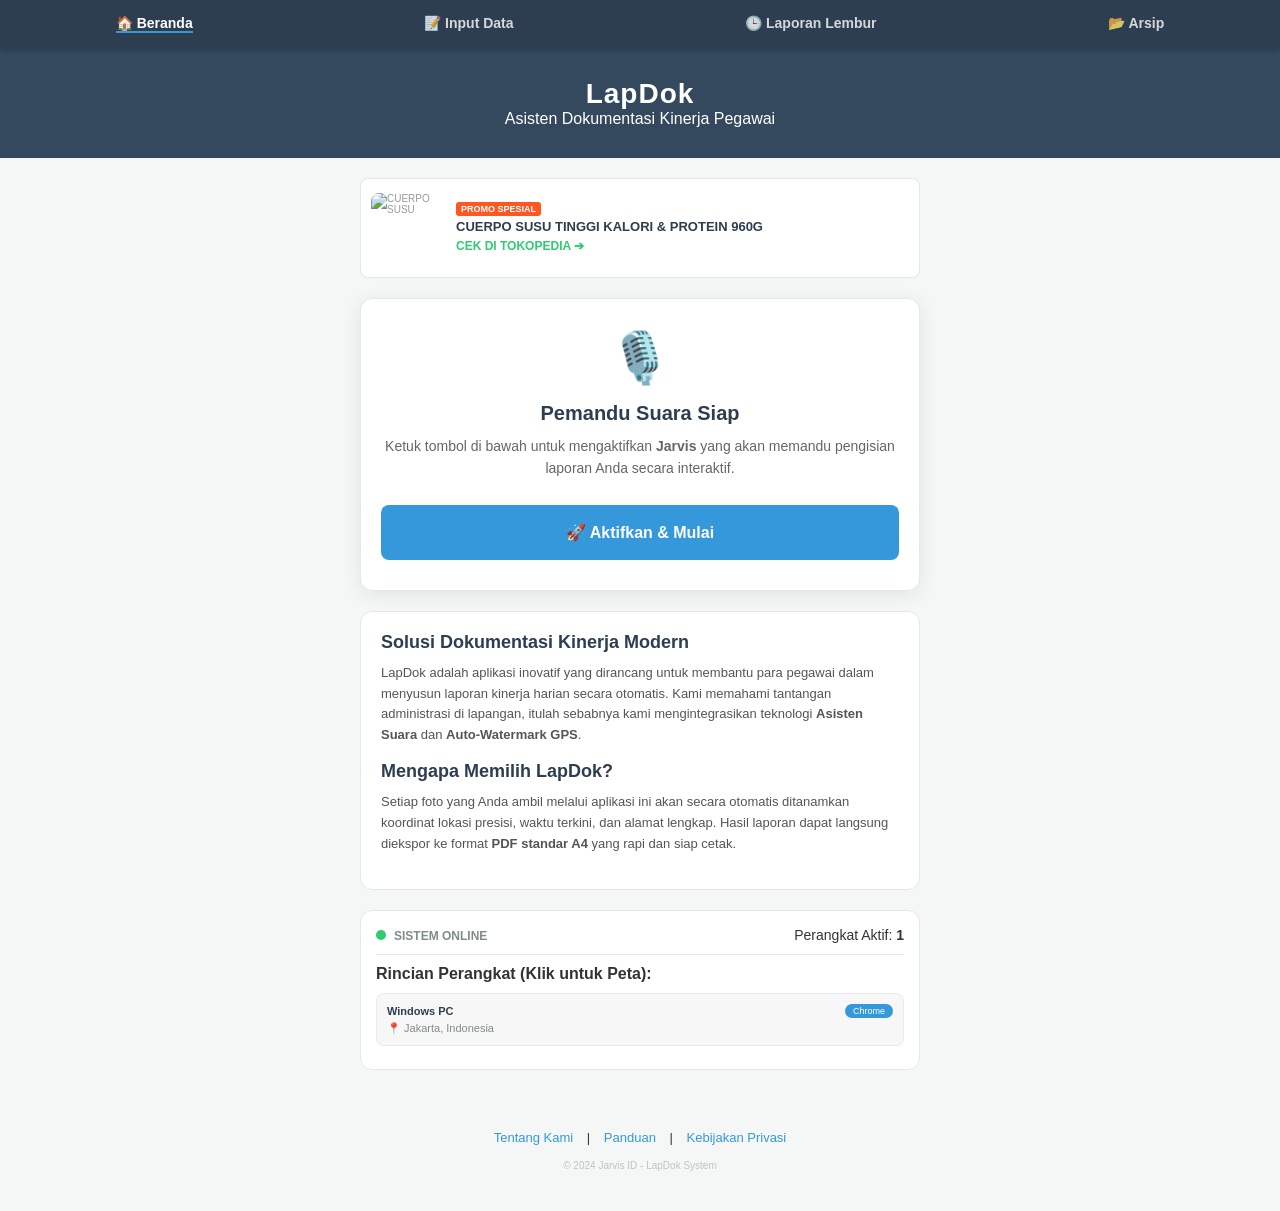
==== index.html @ f393bca4 "Fix HTML encoding issues in index.html" ====
<!DOCTYPE html>
<html lang="id">
<head>
    <meta charset="UTF-8">
    <meta name="viewport" content="width=device-width, initial-scale=1.0, maximum-scale=1.0, user-scalable=no">
    <title>LapDok - Dokumentasi Kinerja Digital</title>
    
    <!-- Google AdSense Auto Ads -->
    <script async src="https://pagead2.googlesyndication.com/pagead/js/adsbygoogle.js?client=ca-pub-2642522351768171" crossorigin="anonymous"></script>

    <!-- PWA Setup -->
    <link rel="manifest" href="assets/manifest.json">
    <link rel="icon" type="image/png" sizes="192x192" href="assets/icons/icon-192.png">
    <link rel="apple-touch-icon" href="assets/icons/icon-192.png">

    <!-- localForage (IndexedDB Wrapper) -->
    <script src="https://cdnjs.cloudflare.com/ajax/libs/localforage/1.10.0/localforage.min.js"></script>

    <!-- Script Jarvis & Counter -->
    <script src="js/jarvis.js"></script>
    <script src="js/realtime-counter.js"></script>

    <style>
        * { box-sizing: border-box; margin: 0; padding: 0; }
        body { 
            font-family: 'Segoe UI', Roboto, Helvetica, Arial, sans-serif; 
            background-color: #f4f7f6; 
            color: #333; 
            min-height: 100vh;
            display: flex;
            flex-direction: column;
        }

        .navbar { 
            display: flex; 
            justify-content: space-around; 
            background: #2c3e50; 
            padding: 15px 0; 
            position: sticky; 
            top: 0; 
            z-index: 1000; 
            box-shadow: 0 2px 5px rgba(0,0,0,0.2); 
        }
        .navbar a { color: white; text-decoration: none; font-weight: bold; font-size: 14px; opacity: 0.8; }
        .navbar a.active { opacity: 1; border-bottom: 2px solid #3498db; }

        header { padding: 30px 20px; text-align: center; background: #34495e; color: white; }
        header h1 { font-size: 28px; letter-spacing: 1px; }

        .main-content {
            flex-grow: 1;
            display: flex;
            flex-direction: column;
            align-items: center;
            padding: 20px;
            gap: 20px;
            max-width: 600px;
            margin: 0 auto;
        }

        /* Ad Slot Styling */
        .ad-placeholder { width: 100%; min-height: 100px; background: #eee; display: flex; align-items: center; justify-content: center; border-radius: 8px; font-size: 10px; color: #999; text-transform: uppercase; }

        .action-card {
            background: white;
            border-radius: 12px;
            padding: 30px 20px;
            width: 100%;
            text-align: center;
            box-shadow: 0 4px 20px rgba(0,0,0,0.08);
            border: 1px solid #e1e8ed;
        }
        
        .jarvis-icon { font-size: 50px; margin-bottom: 15px; }
        .action-card h2 { font-size: 20px; margin-bottom: 10px; color: #2c3e50; }
        .action-card p { font-size: 14px; color: #666; margin-bottom: 25px; line-height: 1.6; }

        .btn-start {
            background: #3498db;
            color: white;
            border: none;
            padding: 18px;
            font-size: 16px;
            font-weight: bold;
            border-radius: 8px;
            cursor: pointer;
            width: 100%;
            transition: 0.3s;
        }

        /* SEO CONTENT SECTION */
        .seo-section {
            background: white;
            padding: 20px;
            border-radius: 12px;
            border: 1px solid #e1e8ed;
            text-align: left;
        }
        .seo-section h3 { font-size: 18px; color: #2c3e50; margin-bottom: 10px; }
        .seo-section p { font-size: 13px; color: #555; line-height: 1.6; margin-bottom: 15px; }

        .footer-nav { margin-top: 20px; padding: 20px; text-align: center; font-size: 13px; }
        .footer-nav a { color: #3498db; text-decoration: none; margin: 0 10px; }

        .live-card {
            background: #fff;
            border: 1px solid #e1e8ed;
            border-radius: 12px;
            padding: 15px;
            width: 100%;
            display: flex;
            align-items: center;
            justify-content: space-between;
        }
        .pulse { width: 10px; height: 10px; background: #2ecc71; border-radius: 50%; display: inline-block; margin-right: 8px; animation: blink 2s infinite; }
        @keyframes blink { 0% { opacity: 1; } 50% { opacity: 0.3; } 100% { opacity: 1; } }
    </style>
</head>
<body>

    <nav class="navbar">
        <a href="index.html" class="active">🏠 Beranda</a>
        <a href="pages/form.html">📝 Input Data</a>
        <a href="pages/form-lembur.html">🕒 Laporan Lembur</a>
        <a href="pages/tampildata.html">📂 Arsip</a>
    </nav>

    <header>
        <h1>LapDok</h1>
        <p>Asisten Dokumentasi Kinerja Pegawai</p>
    </header>

    <div class="main-content">
        
        <!-- Iklan Atas -->
        <div class="ad-placeholder">
<!-- Iklan Produk Cuerpo (Menggantikan Google Ads) -->
<div class="ad-placeholder" style="background: white; border: 1px solid #e1e8ed; height: auto; padding: 10px;">
    <a href="https://vt.tokopedia.com/t/ZS9FQg9H3vCf6-x3Ysv/" target="_blank" style="text-decoration: none; color: inherit; display: flex; align-items: center; width: 100%;">
        <!-- Gambar Produk -->
        <img src="https://images.tokopedia.net/img/cache/700/Vqb7p4/2023/2/10/686a60e0-3e2f-410e-94e8-89f53e6f9872.jpg" 
             alt="Cuerpo Susu" 
             style="width: 70px; height: 70px; border-radius: 8px; object-fit: cover; margin-right: 15px;">
        
        <div style="text-align: left;">
            <span style="background: #ff5722; color: white; font-size: 9px; padding: 2px 5px; border-radius: 3px; font-weight: bold; text-transform: uppercase;">Promo Spesial</span>
            <h4 style="font-size: 13px; margin: 5px 0; color: #2c3e50;">Cuerpo Susu Tinggi Kalori & Protein 960g</h4>
            <div style="color: #2ecc71; font-weight: bold; font-size: 12px;">Cek di Tokopedia ➔</div>
        </div>
    </a>
</div>
        </div>

        <div class="action-card">
            <div class="jarvis-icon">🎙️</div>
            <h2 id="home-status">Pemandu Suara Siap</h2>
            <p id="home-desc">Ketuk tombol di bawah untuk mengaktifkan <b>Jarvis</b> yang akan memandu pengisian laporan Anda secara interaktif.</p>
            <button class="btn-start" id="btn-main-action" onclick="initializeHome()">🚀 Aktifkan & Mulai</button>
        </div>

        <!-- SEO SECTION: Memberi makan robot Google AdSense -->
        <div class="seo-section">
            <h3>Solusi Dokumentasi Kinerja Modern</h3>
            <p>LapDok adalah aplikasi inovatif yang dirancang untuk membantu para pegawai dalam menyusun laporan kinerja harian secara otomatis. Kami memahami tantangan administrasi di lapangan, itulah sebabnya kami mengintegrasikan teknologi <b>Asisten Suara</b> dan <b>Auto-Watermark GPS</b>.</p>
            
            <h3>Mengapa Memilih LapDok?</h3>
            <p>Setiap foto yang Anda ambil melalui aplikasi ini akan secara otomatis ditanamkan koordinat lokasi presisi, waktu terkini, dan alamat lengkap. Hasil laporan dapat langsung diekspor ke format <b>PDF standar A4</b> yang rapi dan siap cetak.</p>
        </div>

        <div class="live-card">
            <div><span class="pulse"></span><span style="font-size: 12px; font-weight: bold; color: #7f8c8d;">SISTEM ONLINE</span></div>
            <div style="font-size: 14px;">Perangkat Aktif: <b id="active-devices">1</b></div>
        </div>

        <!-- Footer Links untuk AdSense -->
        <div class="footer-nav">
            <a href="pages/about.html">Tentang Kami</a> | 
            <a href="pages/guide.html">Panduan</a> | 
            <a href="pages/privacy.html">Kebijakan Privasi</a>
            <p style="margin-top: 15px; font-size: 10px; color: #bdc3c7;">© 2024 Jarvis ID - LapDok System</p>
        </div>
    </div>

    <script>
        let isActivated = false;
        function initializeHome() {
            if (!isActivated) {
                if(typeof Jarvis !== 'undefined') {
                    Jarvis.activate();
                    Jarvis.say("Halo! Selamat datang di aplikasi Lap Dok. Saya Jarvis, siap memandu laporan Anda.");
                }
                document.getElementById('home-status').innerText = "Sistem Aktif";
                document.getElementById('home-desc').innerText = "Jarvis siap memandu. Silakan lanjut ke pengisian form.";
                document.getElementById('btn-main-action').innerText = "📝 Mulai Isi Laporan";
                document.getElementById('btn-main-action').style.background = "#2ecc71";
                isActivated = true;
            } else {
                window.location.href = "pages/form.html";
            }
        }

        // Data Rescue (Migration Script)
        document.addEventListener('DOMContentLoaded', async () => {
            const oldHistory = localStorage.getItem('lapdok_history');
            if (oldHistory) {
                try {
                    const parsedOld = JSON.parse(oldHistory);
                    if (parsedOld && parsedOld.length > 0) {
                        const currentHistory = await localforage.getItem('lapdok_history') || [];
                        // Merge without duplicate IDs
                        const currentIds = currentHistory.map(h => h.id);
                        const dataToMigrate = parsedOld.filter(h => !currentIds.includes(h.id));
                        
                        if (dataToMigrate.length > 0) {
                            const newHistory = [...currentHistory, ...dataToMigrate];
                            await localforage.setItem('lapdok_history', newHistory);
                            console.log(`Berhasil menyelamatkan ${dataToMigrate.length} laporan lama ke IndexedDB.`);
                        }
                    }
                    // We can optionally clear localStorage but safer to keep it as backup for now or clear it to save space
                    // localStorage.removeItem('lapdok_history');
                } catch (e) {
                    console.error("Gagal migrasi rekam jejak lama:", e);
                }
            }
        });
    </script>
</body>
</html>
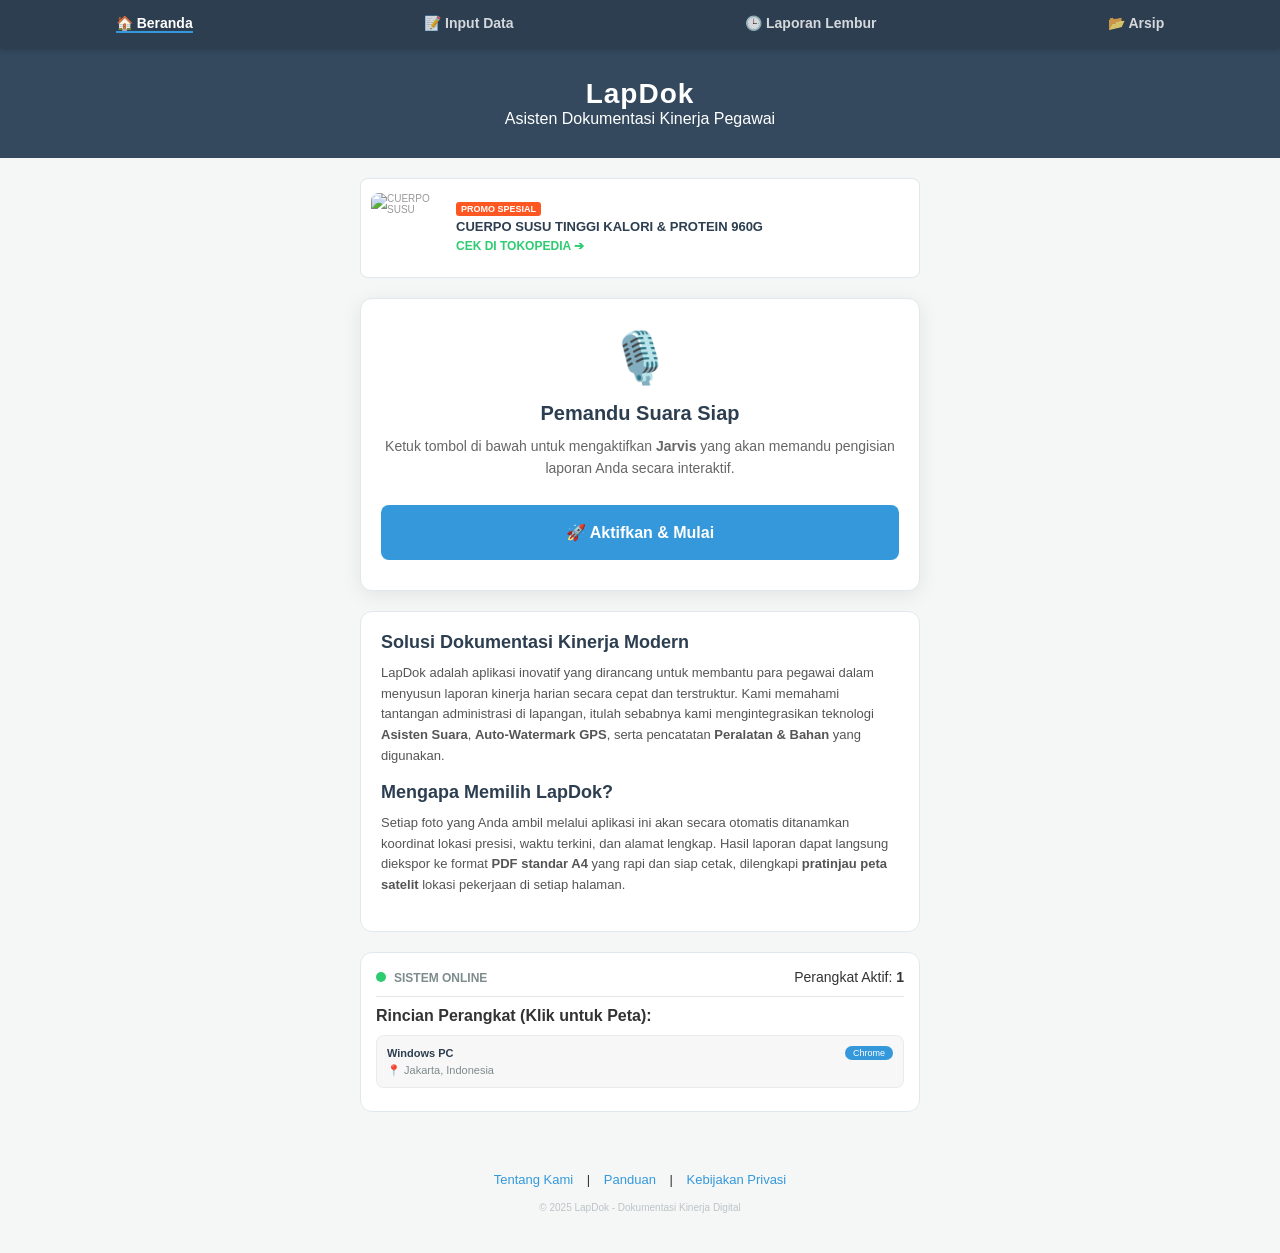
==== commit 9023c0a6: "Add files via upload" ====
--- a/index.html
+++ b/index.html
@@ -138,7 +138,7 @@
 <div class="ad-placeholder" style="background: white; border: 1px solid #e1e8ed; height: auto; padding: 10px;">
     <a href="https://vt.tokopedia.com/t/ZS9FQg9H3vCf6-x3Ysv/" target="_blank" style="text-decoration: none; color: inherit; display: flex; align-items: center; width: 100%;">
         <!-- Gambar Produk -->
-        <img src="https://images.tokopedia.net/img/cache/700/Vqb7p4/2023/2/10/686a60e0-3e2f-410e-94e8-89f53e6f9872.jpg" 
+        <img src="https://p16-oec-sg.ibyteimg.com/tos-alisg-i-aphluv4xwc-sg/09198968503b4ca78ec730a350ac4583~tplv-aphluv4xwc-crop-webp:1250:1250.webp" 
              alt="Cuerpo Susu" 
              style="width: 70px; height: 70px; border-radius: 8px; object-fit: cover; margin-right: 15px;">
         
@@ -161,10 +161,10 @@
         <!-- SEO SECTION: Memberi makan robot Google AdSense -->
         <div class="seo-section">
             <h3>Solusi Dokumentasi Kinerja Modern</h3>
-            <p>LapDok adalah aplikasi inovatif yang dirancang untuk membantu para pegawai dalam menyusun laporan kinerja harian secara otomatis. Kami memahami tantangan administrasi di lapangan, itulah sebabnya kami mengintegrasikan teknologi <b>Asisten Suara</b> dan <b>Auto-Watermark GPS</b>.</p>
+            <p>LapDok adalah aplikasi inovatif yang dirancang untuk membantu para pegawai dalam menyusun laporan kinerja harian secara cepat dan terstruktur. Kami memahami tantangan administrasi di lapangan, itulah sebabnya kami mengintegrasikan teknologi <b>Asisten Suara</b>, <b>Auto-Watermark GPS</b>, serta pencatatan <b>Peralatan &amp; Bahan</b> yang digunakan.</p>
             
             <h3>Mengapa Memilih LapDok?</h3>
-            <p>Setiap foto yang Anda ambil melalui aplikasi ini akan secara otomatis ditanamkan koordinat lokasi presisi, waktu terkini, dan alamat lengkap. Hasil laporan dapat langsung diekspor ke format <b>PDF standar A4</b> yang rapi dan siap cetak.</p>
+            <p>Setiap foto yang Anda ambil melalui aplikasi ini akan secara otomatis ditanamkan koordinat lokasi presisi, waktu terkini, dan alamat lengkap. Hasil laporan dapat langsung diekspor ke format <b>PDF standar A4</b> yang rapi dan siap cetak, dilengkapi <b>pratinjau peta satelit</b> lokasi pekerjaan di setiap halaman.</p>
         </div>
 
         <div class="live-card">
@@ -177,7 +177,7 @@
             <a href="pages/about.html">Tentang Kami</a> | 
             <a href="pages/guide.html">Panduan</a> | 
             <a href="pages/privacy.html">Kebijakan Privasi</a>
-            <p style="margin-top: 15px; font-size: 10px; color: #bdc3c7;">© 2024 Jarvis ID - LapDok System</p>
+            <p style="margin-top: 15px; font-size: 10px; color: #bdc3c7;">© 2025 LapDok - Dokumentasi Kinerja Digital</p>
         </div>
     </div>
 
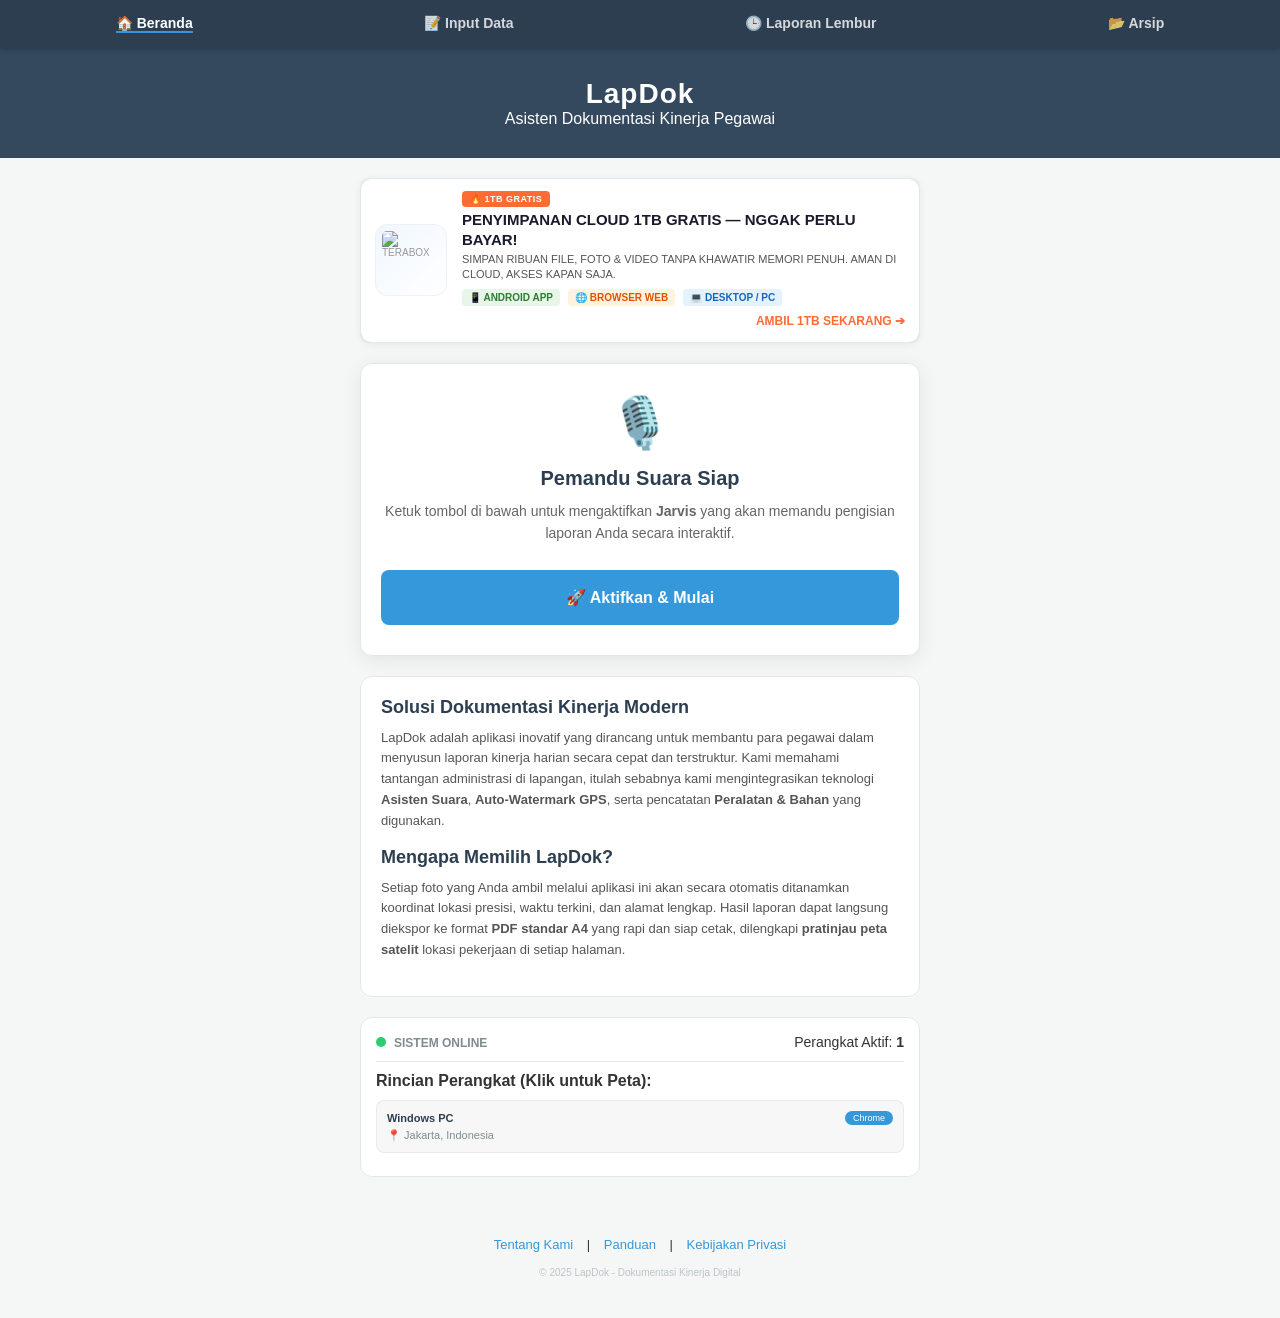
==== commit 3271c8f8: "Fix HTML encoding issues in index.html" ====
--- a/index.html
+++ b/index.html
@@ -135,17 +135,34 @@
         <!-- Iklan Atas -->
         <div class="ad-placeholder">
 <!-- Iklan Produk Cuerpo (Menggantikan Google Ads) -->
-<div class="ad-placeholder" style="background: white; border: 1px solid #e1e8ed; height: auto; padding: 10px;">
-    <a href="https://vt.tokopedia.com/t/ZS9FQg9H3vCf6-x3Ysv/" target="_blank" style="text-decoration: none; color: inherit; display: flex; align-items: center; width: 100%;">
-        <!-- Gambar Produk -->
-        <img src="https://p16-oec-sg.ibyteimg.com/tos-alisg-i-aphluv4xwc-sg/09198968503b4ca78ec730a350ac4583~tplv-aphluv4xwc-crop-webp:1250:1250.webp" 
-             alt="Cuerpo Susu" 
-             style="width: 70px; height: 70px; border-radius: 8px; object-fit: cover; margin-right: 15px;">
-        
-        <div style="text-align: left;">
-            <span style="background: #ff5722; color: white; font-size: 9px; padding: 2px 5px; border-radius: 3px; font-weight: bold; text-transform: uppercase;">Promo Spesial</span>
-            <h4 style="font-size: 13px; margin: 5px 0; color: #2c3e50;">Cuerpo Susu Tinggi Kalori & Protein 960g</h4>
-            <div style="color: #2ecc71; font-weight: bold; font-size: 12px;">Cek di Tokopedia ➔</div>
+<div class="ad-placeholder" style="background: white; border: 1px solid #e1e8ed; border-radius: 12px; height: auto; padding: 14px; box-shadow: 0 2px 10px rgba(0,0,0,0.06); font-family: 'Segoe UI', sans-serif;">
+    <a href="https://terabox.com/s/1VZRdbMsbEaAa41J_C4L8pw" target="_blank" style="text-decoration: none; color: inherit; display: flex; align-items: center; width: 100%;">
+        
+        <!-- Icon / Thumbnail -->
+        <img src="https://www.terabox.com/favicon.ico" alt="TeraBox" style="width: 72px; height: 72px; border-radius: 12px; object-fit: cover; margin-right: 15px; border: 1px solid #eef2f7; padding: 6px; background: linear-gradient(135deg, #f0f7ff 0%, #ffffff 100%);">
+        
+        <div style="text-align: left; flex: 1;">
+            <!-- Badge -->
+            <span style="background: #FF6B35; color: white; font-size: 9px; padding: 3px 8px; border-radius: 4px; font-weight: bold; text-transform: uppercase; letter-spacing: 0.5px;">🔥 1TB Gratis</span>
+            
+            <!-- Headline -->
+            <h4 style="font-size: 15px; margin: 6px 0 3px 0; color: #1a1a2e; line-height: 1.3; font-weight: 700;">
+                Penyimpanan Cloud 1TB Gratis — Nggak Perlu Bayar!
+            </h4>
+            
+            <!-- Value Proposition -->
+            <p style="font-size: 11px; color: #555; margin: 0 0 6px 0; line-height: 1.4;">
+                Simpan ribuan file, foto & video tanpa khawatir memori penuh. Aman di cloud, akses kapan saja.
+            </p>
+            
+            <!-- Platform Icons & CTA -->
+            <div style="display: flex; align-items: center; gap: 8px; flex-wrap: wrap;">
+                <span style="background: #e8f5e9; color: #2e7d32; font-size: 10px; padding: 3px 7px; border-radius: 4px; font-weight: 600;">📱 Android App</span>
+                <span style="background: #fff3e0; color: #e65100; font-size: 10px; padding: 3px 7px; border-radius: 4px; font-weight: 600;">🌐 Browser Web</span>
+                <span style="background: #e3f2fd; color: #1565c0; font-size: 10px; padding: 3px 7px; border-radius: 4px; font-weight: 600;">💻 Desktop / PC</span>
+                
+                <span style="color: #FF6B35; font-weight: 800; font-size: 12px; margin-left: auto;">Ambil 1TB Sekarang ➔</span>
+            </div>
         </div>
     </a>
 </div>
